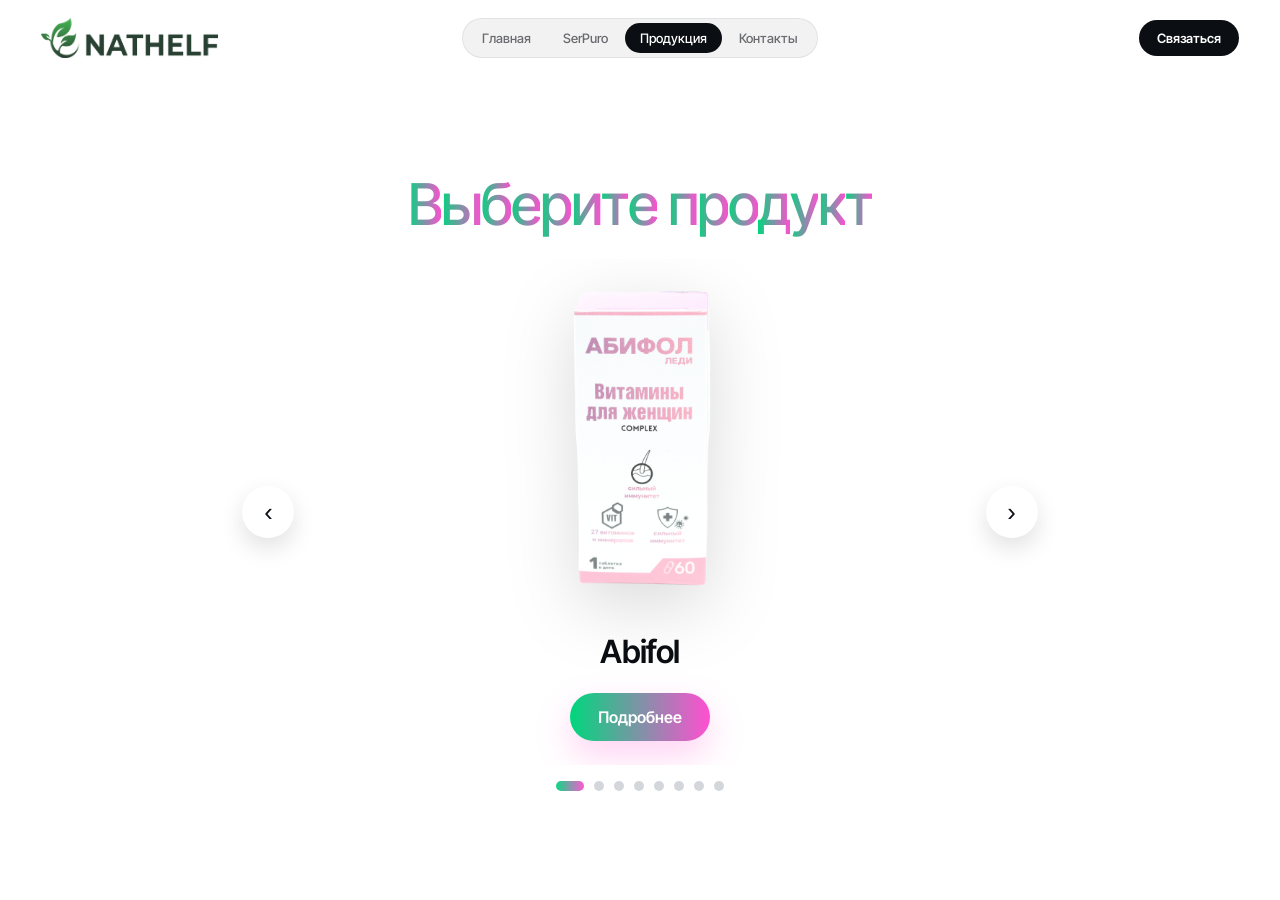
==== catalog.html @ a307ed7c "Rebuild homepage as a motion site; move catalog to its own page Homepage (index.html), modelled on t" ====
<!DOCTYPE html>
<html lang="ru">
<head>
<meta charset="UTF-8">
<meta name="viewport" content="width=device-width, initial-scale=1.0">
<title>Каталог | NATHELF</title>

<meta name="description" content="Каталог продукции NATHELF: Abifol, AgnaBella, Estabel, Bellafemina, Sefe, Natmasto, Serpuro, Justferton.">
<link rel="canonical" href="https://nathelf.uz/catalog.html">
<link rel="icon" href="/favicon.ico" sizes="any">
<link rel="icon" href="logo.png">

<link rel="preconnect" href="https://fonts.googleapis.com">
<link rel="preconnect" href="https://fonts.gstatic.com" crossorigin>
<link href="https://fonts.googleapis.com/css2?family=Inter+Tight:wght@400;500;600;700&display=swap" rel="stylesheet">

<style>
:root{
--ink:#0b0f14;
--ease:cubic-bezier(.22,1,.36,1);
--gutter:3.2vw;
}
*{margin:0;padding:0;box-sizing:border-box}
body{
font-family:'Inter Tight',system-ui,-apple-system,'Segoe UI',Roboto,Arial,sans-serif;
background:#fff;
color:var(--ink);
overflow-x:hidden;
-webkit-font-smoothing:antialiased;
transition:background-color .6s ease;
}
img{display:block;max-width:100%}

/* ---------- Navigation (light) ---------- */
.nav{
position:fixed;top:0;left:0;right:0;z-index:50;
display:flex;align-items:center;justify-content:space-between;
padding:18px var(--gutter);
}
.nav-logo img{height:40px;width:auto}
.nav-pill{
position:absolute;left:50%;transform:translateX(-50%);
display:flex;gap:2px;padding:4px;border-radius:999px;
background:rgba(11,15,20,.05);
border:1px solid rgba(11,15,20,.07);
-webkit-backdrop-filter:blur(14px);backdrop-filter:blur(14px);
}
.nav-pill a{
font-size:13px;font-weight:500;text-decoration:none;
padding:7px 15px;border-radius:999px;
color:rgba(11,15,20,.6);
transition:color .3s,background .3s;
}
.nav-pill a:hover{color:var(--ink)}
.nav-pill a.is-active{background:var(--ink);color:#fff}
.nav-cta{
font-size:13px;font-weight:600;text-decoration:none;
padding:10px 18px;border-radius:999px;
background:var(--ink);color:#fff;
transition:transform .35s var(--ease);
}
.nav-cta:hover{transform:translateY(-1px)}

/* ---------- Title ---------- */
.char{display:inline-block;will-change:transform,opacity}
.gradient{
background:linear-gradient(90deg,#00d67d,#ff4fd1,#00d67d);
background-size:200% auto;
-webkit-background-clip:text;background-clip:text;
-webkit-text-fill-color:transparent;
animation:shimmer 6s linear infinite;
}
.gradient .char{
background-image:linear-gradient(90deg,#00d67d,#ff4fd1,#00d67d);background-size:200% auto;
-webkit-background-clip:text;background-clip:text;-webkit-text-fill-color:transparent;
animation:shimmer 6s linear infinite;
}
@keyframes shimmer{to{background-position:-200% center}}
.section-title{
text-align:center;
font-size:clamp(2.2rem,4.5vw,3.6rem);
font-weight:500;letter-spacing:-.035em;
margin-bottom:20px;perspective:600px;
}

/* ---------- Product carousel ---------- */
.btn{
display:inline-block;padding:14px 28px;border-radius:50px;
text-decoration:none;color:#fff;font-weight:600;
background:linear-gradient(90deg,#00d67d,#ff4fd1);
box-shadow:0 15px 35px rgba(255,79,209,.25);
transition:transform .3s ease,box-shadow .3s ease;
}
.btn:hover{transform:translateY(-4px) scale(1.03);box-shadow:0 20px 45px rgba(255,79,209,.4)}
.carousel-section{
min-height:100vh;min-height:100svh;
padding:100px 0 40px;overflow:hidden;
display:flex;flex-direction:column;
}
/* auto margins center the block but collapse to 0 instead of pushing it under the nav on short screens */
.catalog-inner{margin:auto 0;width:100%}
.carousel{
position:relative;display:flex;align-items:center;gap:16px;
width:100%;max-width:1000px;margin:0 auto;padding:0 8%;
}
.car-viewport{overflow:hidden;width:100%;border-radius:40px}
.car-track{display:flex;transition:transform .6s cubic-bezier(.65,0,.35,1)}
.car-slide{
flex:0 0 100%;
display:flex;flex-direction:column;align-items:center;
text-align:center;padding:24px 20px;
}
.car-slide img{
width:100%;max-width:280px;height:clamp(220px,36vh,360px);
object-fit:contain;margin-bottom:25px;
filter:drop-shadow(0 20px 35px rgba(0,0,0,.15));
transition:transform .4s ease;
}
.car-slide:hover img{transform:scale(1.05) translateY(-6px)}
.car-slide h3{font-size:2rem;font-weight:600;letter-spacing:-.02em;margin-bottom:22px}
.car-arrow{
flex:0 0 auto;width:52px;height:52px;border-radius:50%;
border:none;background:#fff;color:var(--ink);
box-shadow:0 10px 25px rgba(0,0,0,.12);
font-size:1.6rem;cursor:pointer;
display:flex;align-items:center;justify-content:center;
z-index:2;transition:transform .3s ease,box-shadow .3s ease;
}
.car-arrow:hover{transform:scale(1.1);box-shadow:0 15px 35px rgba(0,0,0,.18)}
.car-dots{display:flex;justify-content:center;gap:10px;margin-top:16px}
.car-dot{
width:10px;height:10px;border-radius:50%;
background:#d1d5db;border:none;cursor:pointer;
transition:.3s;padding:0;
}
.car-dot.active{background:linear-gradient(90deg,#00d67d,#ff4fd1);width:28px;border-radius:6px}

@media(max-width:760px){
:root{--gutter:5vw}
.nav-pill{display:none}
.nav-logo img{height:32px}
.car-arrow{width:40px;height:40px;font-size:1.2rem}
.car-slide{padding:20px 10px}
}
@media(prefers-reduced-motion:reduce){
*{animation-duration:.01ms!important;animation-iteration-count:1!important;transition-duration:.01ms!important}
}
</style>
</head>

<body>

<header class="nav">
<a class="nav-logo" href="index.html" aria-label="NATHELF — на главную"><img src="logo.png" alt="NATHELF"></a>
<nav class="nav-pill" aria-label="Основное меню">
<a href="index.html">Главная</a>
<a href="index.html#serpuro">SerPuro</a>
<a href="catalog.html" class="is-active" aria-current="page">Продукция</a>
<a href="index.html#contact">Контакты</a>
</nav>
<a class="nav-cta" href="index.html#contact">Связаться</a>
</header>

<main id="catalog" class="carousel-section">
<div class="catalog-inner">
<h1 class="section-title gradient kinetic">Выберите продукт</h1>

<div class="carousel">
<button class="car-arrow car-prev" aria-label="Предыдущий">‹</button>
<div class="car-viewport">
<div class="car-track" id="carTrack">

<div class="car-slide" data-color="#ffe1ee">
<a href="product1.html"><img src="abifol.png" alt="Abifol"></a>
<h3>Abifol</h3>
<a href="product1.html" class="btn">Подробнее</a>
</div>

<div class="car-slide" data-color="#f6e0ff">
<a href="product2.html"><img src="agnabella.png" alt="AgnaBella"></a>
<h3>AgnaBella</h3>
<a href="product2.html" class="btn">Подробнее</a>
</div>

<div class="car-slide" data-color="#ece0ff">
<a href="product3.html"><img src="estabel.png" alt="Estabel"></a>
<h3>Estabel</h3>
<a href="product3.html" class="btn">Подробнее</a>
</div>

<div class="car-slide" data-color="#e3e6ff">
<a href="product4.html"><img src="bellafemina.png" alt="Bellafemina"></a>
<h3>Bellafemina</h3>
<a href="product4.html" class="btn">Подробнее</a>
</div>

<div class="car-slide" data-color="#dcf7e7">
<a href="product5.html"><img src="sefe.png" alt="Sefe"></a>
<h3>Sefe</h3>
<a href="product5.html" class="btn">Подробнее</a>
</div>

<div class="car-slide" data-color="#dbf5f0">
<a href="product6.html"><img src="natmasto.png" alt="Natmasto"></a>
<h3>Natmasto</h3>
<a href="product6.html" class="btn">Подробнее</a>
</div>

<div class="car-slide" data-color="#ede0ff">
<a href="product7.html"><img src="serpuro.png" alt="Serpuro"></a>
<h3>Serpuro</h3>
<a href="product7.html" class="btn">Подробнее</a>
</div>

<div class="car-slide" data-color="#dde9ff">
<a href="product8.html"><img src="justferton.png" alt="Justferton"></a>
<h3>Justferton</h3>
<a href="product8.html" class="btn">Подробнее</a>
</div>

</div>
</div>
<button class="car-arrow car-next" aria-label="Следующий">›</button>
</div>

<div class="car-dots" id="carDots"></div>
</div>
</main>

<script src="https://cdnjs.cloudflare.com/ajax/libs/gsap/3.12.5/gsap.min.js"></script>

<script>
// Product carousel: navigating also tints the page background to the product's color.
(function(){
  const track=document.getElementById('carTrack');
  const dotsWrap=document.getElementById('carDots');
  const slides=Array.from(track.children);
  let carIndex=0;
  slides.forEach((_,i)=>{
    const dot=document.createElement('button');
    dot.className='car-dot'+(i===0?' active':'');
    dot.setAttribute('aria-label','Слайд '+(i+1));
    dot.addEventListener('click',()=>goToSlide(i));
    dotsWrap.appendChild(dot);
  });
  function goToSlide(i){
    carIndex=(i+slides.length)%slides.length;
    track.style.transform='translateX(-'+(carIndex*100)+'%)';
    dotsWrap.querySelectorAll('.car-dot').forEach((d,di)=>d.classList.toggle('active',di===carIndex));
    const color=slides[carIndex].dataset.color;
    if(color) document.body.style.backgroundColor=color;
  }
  document.querySelector('.car-prev').addEventListener('click',()=>goToSlide(carIndex-1));
  document.querySelector('.car-next').addEventListener('click',()=>goToSlide(carIndex+1));
})();

// Title assembles letter by letter (grouped per word so words never break mid-word).
if(window.gsap && !matchMedia('(prefers-reduced-motion: reduce)').matches){
  const title=document.querySelector('.kinetic');
  const text=title.textContent;
  title.textContent='';
  title.setAttribute('aria-label',text);
  text.split(' ').forEach((word,wi,words)=>{
    const wordSpan=document.createElement('span');
    wordSpan.style.display='inline-block';
    wordSpan.style.whiteSpace='nowrap';
    [...word].forEach(ch=>{
      const span=document.createElement('span');
      span.className='char';
      span.textContent=ch;
      wordSpan.appendChild(span);
    });
    title.appendChild(wordSpan);
    if(wi<words.length-1) title.appendChild(document.createTextNode(' '));
  });
  gsap.timeline({delay:.1})
    .from('.nav',{y:-30,opacity:0,duration:.9,ease:'expo.out'},0)
    .from(title.querySelectorAll('.char'),{
      y:50,opacity:0,rotateX:-90,transformOrigin:'50% 100%',
      duration:.6,ease:'back.out(1.6)',stagger:.02
    },.1)
    .from('.carousel',{y:60,opacity:0,duration:.8,ease:'power3.out'},.3)
    .from('.car-dots',{opacity:0,duration:.6},.6);
}
</script>

</body>
</html>
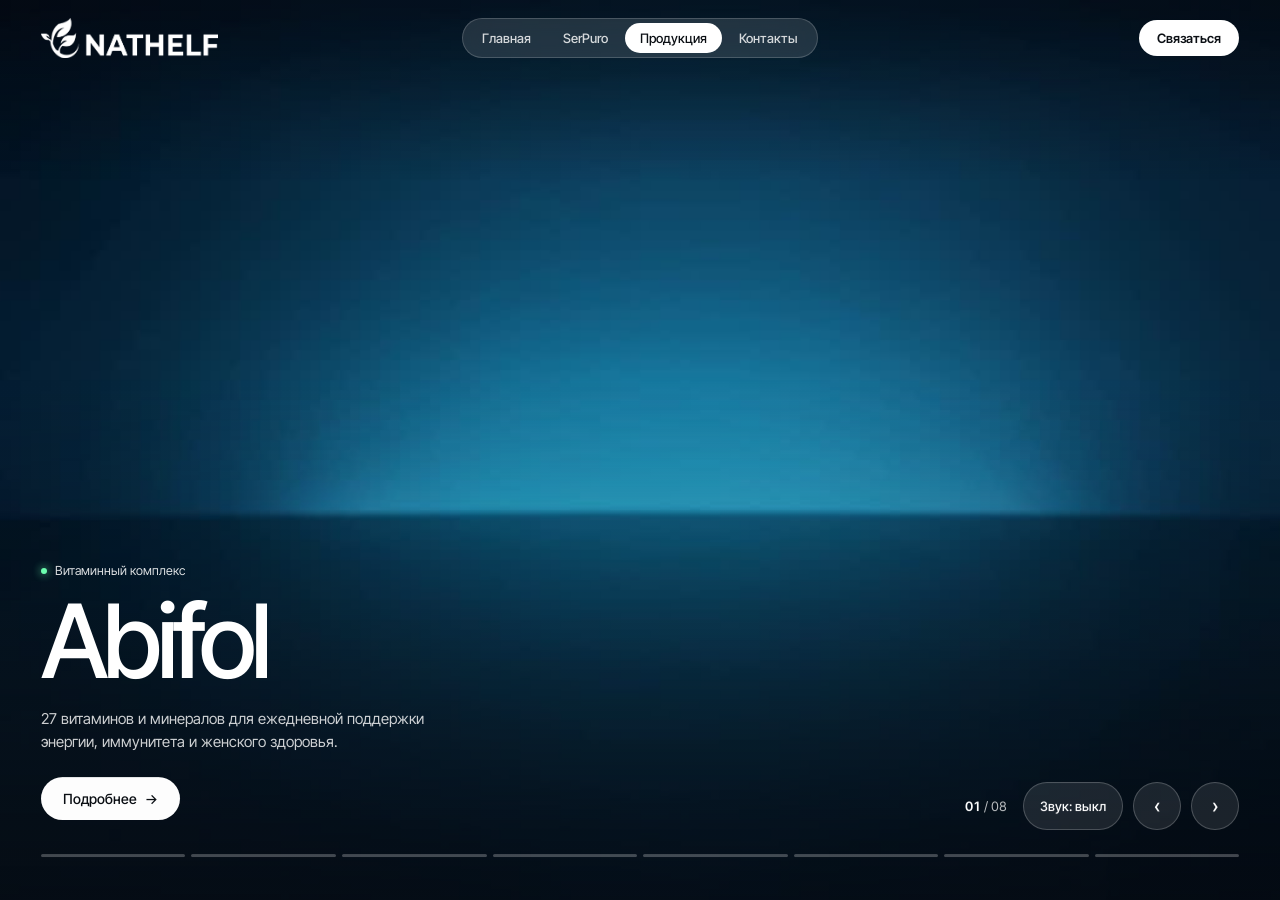
==== commit 9ceb1aa6: "Turn the catalog into a full-screen product video reel catalog.html no longer shows PNG packshots. E" ====
--- a/catalog.html
+++ b/catalog.html
@@ -5,7 +5,7 @@
 <meta name="viewport" content="width=device-width, initial-scale=1.0">
 <title>Каталог | NATHELF</title>
 
-<meta name="description" content="Каталог продукции NATHELF: Abifol, AgnaBella, Estabel, Bellafemina, Sefe, Natmasto, Serpuro, Justferton.">
+<meta name="description" content="Каталог продукции NATHELF: Abifol, AgnaBella, Estabel, Bellafemina, Sefe, Natmasto, SerPuro, Justferton.">
 <link rel="canonical" href="https://nathelf.uz/catalog.html">
 <link rel="icon" href="/favicon.ico" sizes="any">
 <link rel="icon" href="logo.png">
@@ -21,129 +21,136 @@
 --gutter:3.2vw;
 }
 *{margin:0;padding:0;box-sizing:border-box}
+html,body{height:100%;overflow:hidden;background:#05080f}
 body{
 font-family:'Inter Tight',system-ui,-apple-system,'Segoe UI',Roboto,Arial,sans-serif;
-background:#fff;
-color:var(--ink);
-overflow-x:hidden;
--webkit-font-smoothing:antialiased;
-transition:background-color .6s ease;
-}
-img{display:block;max-width:100%}
-
-/* ---------- Navigation (light) ---------- */
+color:#fff;-webkit-font-smoothing:antialiased;
+}
+img,video{display:block;max-width:100%}
+.visually-hidden{position:absolute;width:1px;height:1px;overflow:hidden;clip:rect(0 0 0 0);white-space:nowrap}
+
+/* ---------- Navigation (dark) ---------- */
 .nav{
 position:fixed;top:0;left:0;right:0;z-index:50;
 display:flex;align-items:center;justify-content:space-between;
 padding:18px var(--gutter);
 }
-.nav-logo img{height:40px;width:auto}
+.nav-logo img{height:40px;width:auto;filter:brightness(0) invert(1)}
 .nav-pill{
 position:absolute;left:50%;transform:translateX(-50%);
 display:flex;gap:2px;padding:4px;border-radius:999px;
-background:rgba(11,15,20,.05);
-border:1px solid rgba(11,15,20,.07);
+background:rgba(255,255,255,.12);border:1px solid rgba(255,255,255,.18);
 -webkit-backdrop-filter:blur(14px);backdrop-filter:blur(14px);
 }
 .nav-pill a{
 font-size:13px;font-weight:500;text-decoration:none;
-padding:7px 15px;border-radius:999px;
-color:rgba(11,15,20,.6);
+padding:7px 15px;border-radius:999px;color:rgba(255,255,255,.82);
 transition:color .3s,background .3s;
 }
-.nav-pill a:hover{color:var(--ink)}
-.nav-pill a.is-active{background:var(--ink);color:#fff}
+.nav-pill a:hover{color:#fff}
+.nav-pill a.is-active{background:#fff;color:var(--ink)}
 .nav-cta{
 font-size:13px;font-weight:600;text-decoration:none;
-padding:10px 18px;border-radius:999px;
-background:var(--ink);color:#fff;
+padding:10px 18px;border-radius:999px;background:#fff;color:var(--ink);
 transition:transform .35s var(--ease);
 }
 .nav-cta:hover{transform:translateY(-1px)}
 
-/* ---------- Title ---------- */
-.char{display:inline-block;will-change:transform,opacity}
-.gradient{
-background:linear-gradient(90deg,#00d67d,#ff4fd1,#00d67d);
-background-size:200% auto;
--webkit-background-clip:text;background-clip:text;
--webkit-text-fill-color:transparent;
-animation:shimmer 6s linear infinite;
-}
-.gradient .char{
-background-image:linear-gradient(90deg,#00d67d,#ff4fd1,#00d67d);background-size:200% auto;
--webkit-background-clip:text;background-clip:text;-webkit-text-fill-color:transparent;
-animation:shimmer 6s linear infinite;
-}
-@keyframes shimmer{to{background-position:-200% center}}
-.section-title{
-text-align:center;
-font-size:clamp(2.2rem,4.5vw,3.6rem);
-font-weight:500;letter-spacing:-.035em;
-margin-bottom:20px;perspective:600px;
-}
-
-/* ---------- Product carousel ---------- */
-.btn{
-display:inline-block;padding:14px 28px;border-radius:50px;
-text-decoration:none;color:#fff;font-weight:600;
-background:linear-gradient(90deg,#00d67d,#ff4fd1);
-box-shadow:0 15px 35px rgba(255,79,209,.25);
-transition:transform .3s ease,box-shadow .3s ease;
-}
-.btn:hover{transform:translateY(-4px) scale(1.03);box-shadow:0 20px 45px rgba(255,79,209,.4)}
-.carousel-section{
-min-height:100vh;min-height:100svh;
-padding:100px 0 40px;overflow:hidden;
-display:flex;flex-direction:column;
-}
-/* auto margins center the block but collapse to 0 instead of pushing it under the nav on short screens */
-.catalog-inner{margin:auto 0;width:100%}
-.carousel{
-position:relative;display:flex;align-items:center;gap:16px;
-width:100%;max-width:1000px;margin:0 auto;padding:0 8%;
-}
-.car-viewport{overflow:hidden;width:100%;border-radius:40px}
-.car-track{display:flex;transition:transform .6s cubic-bezier(.65,0,.35,1)}
-.car-slide{
-flex:0 0 100%;
-display:flex;flex-direction:column;align-items:center;
-text-align:center;padding:24px 20px;
-}
-.car-slide img{
-width:100%;max-width:280px;height:clamp(220px,36vh,360px);
-object-fit:contain;margin-bottom:25px;
-filter:drop-shadow(0 20px 35px rgba(0,0,0,.15));
-transition:transform .4s ease;
-}
-.car-slide:hover img{transform:scale(1.05) translateY(-6px)}
-.car-slide h3{font-size:2rem;font-weight:600;letter-spacing:-.02em;margin-bottom:22px}
-.car-arrow{
-flex:0 0 auto;width:52px;height:52px;border-radius:50%;
-border:none;background:#fff;color:var(--ink);
-box-shadow:0 10px 25px rgba(0,0,0,.12);
-font-size:1.6rem;cursor:pointer;
-display:flex;align-items:center;justify-content:center;
-z-index:2;transition:transform .3s ease,box-shadow .3s ease;
-}
-.car-arrow:hover{transform:scale(1.1);box-shadow:0 15px 35px rgba(0,0,0,.18)}
-.car-dots{display:flex;justify-content:center;gap:10px;margin-top:16px}
-.car-dot{
-width:10px;height:10px;border-radius:50%;
-background:#d1d5db;border:none;cursor:pointer;
-transition:.3s;padding:0;
-}
-.car-dot.active{background:linear-gradient(90deg,#00d67d,#ff4fd1);width:28px;border-radius:6px}
+/* ---------- Reel ---------- */
+.reel{position:relative;height:100vh;height:100svh;overflow:hidden;background:#05080f}
+.slide{position:absolute;inset:0;visibility:hidden;overflow:hidden}
+.slide.is-active{visibility:visible;z-index:1}
+.slide video{
+position:absolute;inset:0;width:100%;height:100%;
+object-fit:cover;will-change:transform;
+}
+.slide-shade{
+position:absolute;inset:0;pointer-events:none;
+background:
+linear-gradient(to bottom,rgba(5,8,15,.5) 0%,rgba(5,8,15,0) 20%),
+linear-gradient(to top,rgba(5,8,15,.72) 0%,rgba(5,8,15,.22) 36%,rgba(5,8,15,0) 58%);
+}
+.slide-copy{
+position:absolute;left:var(--gutter);bottom:calc(4vh + 44px);z-index:2;
+max-width:min(620px,60vw);
+}
+.badge{
+display:inline-flex;align-items:center;gap:8px;
+font-size:12.5px;color:rgba(255,255,255,.85);margin-bottom:16px;
+}
+.dot{width:6px;height:6px;border-radius:50%;background:#6dffb0;box-shadow:0 0 10px #6dffb0}
+.slide-title{
+font-weight:500;font-size:clamp(3rem,8vw,8rem);
+line-height:.92;letter-spacing:-.05em;
+}
+.ln{display:block;overflow:hidden;padding-bottom:.1em;margin-bottom:-.1em}
+.ln>span{display:inline-block}
+.slide-text{margin-top:18px;max-width:440px;font-size:15px;line-height:1.55;color:rgba(255,255,255,.8)}
+.slide-actions{margin-top:24px}
+.btn-white{
+display:inline-flex;align-items:center;gap:8px;
+padding:13px 22px;border-radius:999px;background:#fff;color:var(--ink);
+font-size:14px;font-weight:500;text-decoration:none;
+transition:transform .35s var(--ease),box-shadow .35s;
+}
+.btn-white:hover{transform:translateY(-2px);box-shadow:0 12px 30px rgba(255,255,255,.18)}
+
+/* ---------- Reel controls ---------- */
+.reel-bars{
+position:absolute;left:var(--gutter);right:var(--gutter);bottom:4vh;z-index:3;
+display:flex;gap:6px;
+}
+.reel-bar{
+flex:1;height:18px;padding:0;border:none;background:none;cursor:pointer;
+display:flex;align-items:center;
+}
+.reel-bar i{display:block;width:100%;height:3px;border-radius:3px;background:rgba(255,255,255,.25);overflow:hidden}
+.reel-bar b{display:block;width:100%;height:100%;background:#fff;transform-origin:left;transform:scaleX(0)}
+.reel-bar:hover i{background:rgba(255,255,255,.4)}
+.reel-controls{
+position:absolute;right:var(--gutter);bottom:calc(4vh + 34px);z-index:3;
+display:flex;align-items:center;gap:10px;
+}
+.reel-count{font-size:13px;font-variant-numeric:tabular-nums;color:rgba(255,255,255,.75);margin-right:6px}
+.reel-count strong{color:#fff;font-weight:600}
+.glass-btn{
+height:48px;border-radius:999px;border:1px solid rgba(255,255,255,.22);
+background:rgba(255,255,255,.1);color:#fff;cursor:pointer;
+-webkit-backdrop-filter:blur(12px);backdrop-filter:blur(12px);
+font-family:inherit;font-size:13px;font-weight:500;
+display:inline-flex;align-items:center;justify-content:center;gap:8px;
+transition:background .3s,transform .35s var(--ease);
+}
+.glass-btn:hover{background:rgba(255,255,255,.2)}
+.reel-arrow{width:48px;font-size:20px}
+.reel-arrow:hover{transform:scale(1.06)}
+.reel-sound{padding:0 16px}
+
+/* ---------- Cursor follower ---------- */
+.cursor{
+position:fixed;left:0;top:0;z-index:120;
+width:34px;height:34px;margin:-17px 0 0 -17px;
+border-radius:50%;border:1px solid rgba(255,255,255,.85);
+pointer-events:none;mix-blend-mode:difference;opacity:0;
+transition:width .3s var(--ease),height .3s var(--ease),margin .3s var(--ease),background .3s,opacity .3s;
+}
+.cursor.is-hover{width:62px;height:62px;margin:-31px 0 0 -31px;background:rgba(255,255,255,.9)}
+@media (hover:none),(pointer:coarse){.cursor{display:none}}
 
 @media(max-width:760px){
 :root{--gutter:5vw}
 .nav-pill{display:none}
 .nav-logo img{height:32px}
-.car-arrow{width:40px;height:40px;font-size:1.2rem}
-.car-slide{padding:20px 10px}
+.slide-copy{bottom:calc(4vh + 100px);right:var(--gutter);max-width:none}
+.slide-title{font-size:clamp(2.8rem,15vw,4.6rem)}
+.slide-text{font-size:14px}
+.reel-controls{left:var(--gutter);bottom:calc(4vh + 30px)}
+.reel-count{margin-right:auto}
+.glass-btn{height:44px}
+.reel-arrow{width:44px}
 }
 @media(prefers-reduced-motion:reduce){
-*{animation-duration:.01ms!important;animation-iteration-count:1!important;transition-duration:.01ms!important}
+*{animation-duration:.01ms!important;transition-duration:.01ms!important}
 }
 </style>
 </head>
@@ -161,127 +168,271 @@
 <a class="nav-cta" href="index.html#contact">Связаться</a>
 </header>
 
-<main id="catalog" class="carousel-section">
-<div class="catalog-inner">
-<h1 class="section-title gradient kinetic">Выберите продукт</h1>
-
-<div class="carousel">
-<button class="car-arrow car-prev" aria-label="Предыдущий">‹</button>
-<div class="car-viewport">
-<div class="car-track" id="carTrack">
-
-<div class="car-slide" data-color="#ffe1ee">
-<a href="product1.html"><img src="abifol.png" alt="Abifol"></a>
-<h3>Abifol</h3>
-<a href="product1.html" class="btn">Подробнее</a>
-</div>
-
-<div class="car-slide" data-color="#f6e0ff">
-<a href="product2.html"><img src="agnabella.png" alt="AgnaBella"></a>
-<h3>AgnaBella</h3>
-<a href="product2.html" class="btn">Подробнее</a>
-</div>
-
-<div class="car-slide" data-color="#ece0ff">
-<a href="product3.html"><img src="estabel.png" alt="Estabel"></a>
-<h3>Estabel</h3>
-<a href="product3.html" class="btn">Подробнее</a>
-</div>
-
-<div class="car-slide" data-color="#e3e6ff">
-<a href="product4.html"><img src="bellafemina.png" alt="Bellafemina"></a>
-<h3>Bellafemina</h3>
-<a href="product4.html" class="btn">Подробнее</a>
-</div>
-
-<div class="car-slide" data-color="#dcf7e7">
-<a href="product5.html"><img src="sefe.png" alt="Sefe"></a>
-<h3>Sefe</h3>
-<a href="product5.html" class="btn">Подробнее</a>
-</div>
-
-<div class="car-slide" data-color="#dbf5f0">
-<a href="product6.html"><img src="natmasto.png" alt="Natmasto"></a>
-<h3>Natmasto</h3>
-<a href="product6.html" class="btn">Подробнее</a>
-</div>
-
-<div class="car-slide" data-color="#ede0ff">
-<a href="product7.html"><img src="serpuro.png" alt="Serpuro"></a>
-<h3>Serpuro</h3>
-<a href="product7.html" class="btn">Подробнее</a>
-</div>
-
-<div class="car-slide" data-color="#dde9ff">
-<a href="product8.html"><img src="justferton.png" alt="Justferton"></a>
-<h3>Justferton</h3>
-<a href="product8.html" class="btn">Подробнее</a>
-</div>
-
-</div>
-</div>
-<button class="car-arrow car-next" aria-label="Следующий">›</button>
-</div>
-
-<div class="car-dots" id="carDots"></div>
-</div>
+<main class="reel" aria-roledescription="carousel" aria-label="Каталог продукции NATHELF">
+<h1 class="visually-hidden">Каталог продукции NATHELF</h1>
+
+<article class="slide is-active" id="abifol" data-video="media/catalog/abifol.mp4" data-poster="media/catalog/abifol.jpg" aria-roledescription="slide" aria-label="1 из 8">
+<video muted playsinline preload="none"></video>
+<div class="slide-shade"></div>
+<div class="slide-copy">
+<p class="badge"><span class="dot"></span>Витаминный комплекс</p>
+<h2 class="slide-title"><span class="ln"><span>Abifol</span></span></h2>
+<p class="slide-text">27 витаминов и минералов для ежедневной поддержки энергии, иммунитета и женского здоровья.</p>
+<div class="slide-actions"><a class="btn-white" href="product1.html">Подробнее <span aria-hidden="true">→</span></a></div>
+</div>
+</article>
+
+<article class="slide" id="agnabella" data-video="media/catalog/agnabella.mp4" data-poster="media/catalog/agnabella.jpg" aria-roledescription="slide" aria-label="2 из 8">
+<video muted playsinline preload="none"></video>
+<div class="slide-shade"></div>
+<div class="slide-copy">
+<p class="badge"><span class="dot"></span>Vitex Agnus castus 20 мг</p>
+<h2 class="slide-title"><span class="ln"><span>AgnaBella</span></span></h2>
+<p class="slide-text">Экстракт витекса для гормонального баланса, регулярного цикла и здоровья молочной железы.</p>
+<div class="slide-actions"><a class="btn-white" href="product2.html">Подробнее <span aria-hidden="true">→</span></a></div>
+</div>
+</article>
+
+<article class="slide" id="estabel" data-video="media/catalog/estabel.mp4" data-poster="media/catalog/estabel.jpg" aria-roledescription="slide" aria-label="3 из 8">
+<video muted playsinline preload="none"></video>
+<div class="slide-shade"></div>
+<div class="slide-copy">
+<p class="badge"><span class="dot"></span>Indole-3-Carbinol 200 мг</p>
+<h2 class="slide-title"><span class="ln"><span>Estabel</span></span></h2>
+<p class="slide-text">Поддержка функций репродуктивной системы и здоровья молочной железы.</p>
+<div class="slide-actions"><a class="btn-white" href="product3.html">Подробнее <span aria-hidden="true">→</span></a></div>
+</div>
+</article>
+
+<article class="slide" id="bellafemina" data-video="media/catalog/bellafemina.mp4" data-poster="media/catalog/bellafemina.jpg" aria-roledescription="slide" aria-label="4 из 8">
+<video muted playsinline preload="none"></video>
+<div class="slide-shade"></div>
+<div class="slide-copy">
+<p class="badge"><span class="dot"></span>Vitex Agnus castus 20 мг</p>
+<h2 class="slide-title"><span class="ln"><span>Bellafemina</span></span></h2>
+<p class="slide-text">Регулярный менструальный цикл, поддержка при предменструальном синдроме и гормональный баланс.</p>
+<div class="slide-actions"><a class="btn-white" href="product4.html">Подробнее <span aria-hidden="true">→</span></a></div>
+</div>
+</article>
+
+<article class="slide" id="sefe" data-video="media/catalog/sefe.mp4" data-poster="media/catalog/sefe.jpg" aria-roledescription="slide" aria-label="5 из 8">
+<video muted playsinline preload="none"></video>
+<div class="slide-shade"></div>
+<div class="slide-copy">
+<p class="badge"><span class="dot"></span>Vitamin E + Selen</p>
+<h2 class="slide-title"><span class="ln"><span>Sefe</span></span></h2>
+<p class="slide-text">Антиоксидантная защита клеток, поддержка иммунитета и здоровья щитовидной железы.</p>
+<div class="slide-actions"><a class="btn-white" href="product5.html">Подробнее <span aria-hidden="true">→</span></a></div>
+</div>
+</article>
+
+<article class="slide" id="natmasto" data-video="media/catalog/natmasto.mp4" data-poster="media/catalog/natmasto.jpg" aria-roledescription="slide" aria-label="6 из 8">
+<video muted playsinline preload="none"></video>
+<div class="slide-shade"></div>
+<div class="slide-copy">
+<p class="badge"><span class="dot"></span>Мазь, 60 г</p>
+<h2 class="slide-title"><span class="ln"><span>Natmasto</span></span></h2>
+<p class="slide-text">Мазь на растительной основе для области молочных желёз, профилактика мастопатии.</p>
+<div class="slide-actions"><a class="btn-white" href="product6.html">Подробнее <span aria-hidden="true">→</span></a></div>
+</div>
+</article>
+
+<article class="slide" id="serpuro" data-video="media/catalog/serpuro.mp4" data-poster="media/catalog/serpuro.jpg" aria-roledescription="slide" aria-label="7 из 8">
+<video muted playsinline preload="none"></video>
+<div class="slide-shade"></div>
+<div class="slide-copy">
+<p class="badge"><span class="dot"></span>Протеолитический фермент</p>
+<h2 class="slide-title"><span class="ln"><span>SerPuro</span></span></h2>
+<p class="slide-text">Комплексная поддержка при фиброзно-кистозной мастопатии.</p>
+<div class="slide-actions"><a class="btn-white" href="product7.html">Подробнее <span aria-hidden="true">→</span></a></div>
+</div>
+</article>
+
+<article class="slide" id="justferton" data-video="media/catalog/justferton.mp4" data-poster="media/catalog/justferton.jpg" aria-roledescription="slide" aria-label="8 из 8">
+<video muted playsinline preload="none"></video>
+<div class="slide-shade"></div>
+<div class="slide-copy">
+<p class="badge"><span class="dot"></span>Myo-Inositol 500 мг</p>
+<h2 class="slide-title"><span class="ln"><span>Justferton</span></span></h2>
+<p class="slide-text">Поддержка гормонального баланса, репродуктивного здоровья и контроль аппетита.</p>
+<div class="slide-actions"><a class="btn-white" href="product8.html">Подробнее <span aria-hidden="true">→</span></a></div>
+</div>
+</article>
+
+<div class="reel-controls">
+<p class="reel-count" aria-live="polite"><strong id="reelIndex">01</strong> / 08</p>
+<button type="button" class="glass-btn reel-sound" id="reelSound" aria-pressed="false">Звук: выкл</button>
+<button type="button" class="glass-btn reel-arrow" id="reelPrev" aria-label="Предыдущий продукт">‹</button>
+<button type="button" class="glass-btn reel-arrow" id="reelNext" aria-label="Следующий продукт">›</button>
+</div>
+<div class="reel-bars" id="reelBars"></div>
 </main>
 
+<div class="cursor" aria-hidden="true"></div>
+
 <script src="https://cdnjs.cloudflare.com/ajax/libs/gsap/3.12.5/gsap.min.js"></script>
 
 <script>
-// Product carousel: navigating also tints the page background to the product's color.
 (function(){
-  const track=document.getElementById('carTrack');
-  const dotsWrap=document.getElementById('carDots');
-  const slides=Array.from(track.children);
-  let carIndex=0;
-  slides.forEach((_,i)=>{
-    const dot=document.createElement('button');
-    dot.className='car-dot'+(i===0?' active':'');
-    dot.setAttribute('aria-label','Слайд '+(i+1));
-    dot.addEventListener('click',()=>goToSlide(i));
-    dotsWrap.appendChild(dot);
+  const slides=[...document.querySelectorAll('.slide')];
+  const barsWrap=document.getElementById('reelBars');
+  const indexEl=document.getElementById('reelIndex');
+  const soundBtn=document.getElementById('reelSound');
+  const animate=!!window.gsap && !matchMedia('(prefers-reduced-motion: reduce)').matches;
+  let current=0,busy=false,muted=true;
+
+  const bars=slides.map((s,i)=>{
+    const b=document.createElement('button');
+    b.type='button';
+    b.className='reel-bar';
+    b.setAttribute('aria-label',s.querySelector('.slide-title').textContent.trim());
+    b.innerHTML='<i><b></b></i>';
+    b.addEventListener('click',()=>go(i));
+    barsWrap.appendChild(b);
+    return b.querySelector('b');
   });
-  function goToSlide(i){
-    carIndex=(i+slides.length)%slides.length;
-    track.style.transform='translateX(-'+(carIndex*100)+'%)';
-    dotsWrap.querySelectorAll('.car-dot').forEach((d,di)=>d.classList.toggle('active',di===carIndex));
-    const color=slides[carIndex].dataset.color;
-    if(color) document.body.style.backgroundColor=color;
-  }
-  document.querySelector('.car-prev').addEventListener('click',()=>goToSlide(carIndex-1));
-  document.querySelector('.car-next').addEventListener('click',()=>goToSlide(carIndex+1));
+
+  // Only the active slide and its neighbours download their video.
+  function load(i){
+    const s=slides[(i+slides.length)%slides.length];
+    const v=s.querySelector('video');
+    if(!v.src){
+      v.poster=s.dataset.poster;
+      v.src=s.dataset.video;
+      v.preload='auto';
+    }
+    return v;
+  }
+  function warmNeighbours(i){load(i+1);load(i-1);}
+
+  function activeVideo(){return slides[current].querySelector('video');}
+  function playFromStart(i){
+    const v=load(i);
+    v.muted=muted;
+    v.currentTime=0;
+    // Browsers may refuse or defer play() while the tab is in the background; retry once it can play.
+    v.play().catch(()=>{
+      v.addEventListener('canplay',()=>{if(v===activeVideo()) v.play().catch(()=>{});},{once:true});
+    });
+  }
+  document.addEventListener('visibilitychange',()=>{
+    const v=activeVideo();
+    if(!document.hidden && v.paused && !v.ended) v.play().catch(()=>{});
+  });
+
+  function revealCopy(slide){
+    if(!animate) return;
+    gsap.timeline({defaults:{ease:'expo.out'}})
+      .fromTo(slide.querySelector('.slide-title .ln>span'),{yPercent:115},{yPercent:0,duration:1.1},.35)
+      .fromTo(slide.querySelectorAll('.badge,.slide-text,.slide-actions'),{opacity:0,y:18},{opacity:1,y:0,duration:.9,stagger:.08},.45);
+  }
+
+  function go(target,dir){
+    target=(target+slides.length)%slides.length;
+    if(busy || target===current) return;
+    if(dir===undefined) dir=target>current?1:-1;
+    const from=slides[current],to=slides[target];
+    const fromVideo=from.querySelector('video');
+    busy=true;
+    current=target;
+    indexEl.textContent=String(target+1).padStart(2,'0');
+    history.replaceState(null,'','#'+to.id);
+    playFromStart(target);
+    warmNeighbours(target);
+
+    const finish=()=>{
+      from.classList.remove('is-active');
+      gsap && gsap.set([from,fromVideo],{clearProps:'all'});
+      fromVideo.pause();
+      busy=false;
+    };
+    to.classList.add('is-active');
+    if(!animate){
+      from.classList.remove('is-active');
+      fromVideo.pause();
+      busy=false;
+      return;
+    }
+    // The incoming slide wipes across like a curtain while the outgoing one drifts away.
+    gsap.set(to,{zIndex:2});
+    gsap.set(from,{zIndex:1});
+    gsap.fromTo(to,
+      {clipPath:dir>0?'inset(0% 0% 0% 100%)':'inset(0% 100% 0% 0%)'},
+      {clipPath:'inset(0% 0% 0% 0%)',duration:1.1,ease:'expo.inOut',onComplete:()=>{gsap.set(to,{clearProps:'clipPath,zIndex'});finish();}});
+    gsap.fromTo(to.querySelector('video'),{scale:1.15},{scale:1,duration:1.6,ease:'expo.out'});
+    gsap.to(fromVideo,{xPercent:dir>0?-12:12,opacity:.5,duration:1.1,ease:'expo.inOut'});
+    revealCopy(to);
+  }
+
+  document.getElementById('reelNext').addEventListener('click',()=>go(current+1,1));
+  document.getElementById('reelPrev').addEventListener('click',()=>go(current-1,-1));
+  document.addEventListener('keydown',e=>{
+    if(e.key==='ArrowRight') go(current+1,1);
+    if(e.key==='ArrowLeft') go(current-1,-1);
+  });
+  let touchX=null;
+  document.addEventListener('touchstart',e=>{touchX=e.touches[0].clientX;},{passive:true});
+  document.addEventListener('touchend',e=>{
+    if(touchX===null) return;
+    const dx=e.changedTouches[0].clientX-touchX;
+    if(Math.abs(dx)>50) go(current+(dx<0?1:-1),dx<0?1:-1);
+    touchX=null;
+  },{passive:true});
+
+  soundBtn.addEventListener('click',()=>{
+    muted=!muted;
+    const v=activeVideo();
+    v.muted=muted;
+    if(!muted && v.paused) v.play().catch(()=>{});
+    soundBtn.textContent=muted?'Звук: выкл':'Звук: вкл';
+    soundBtn.setAttribute('aria-pressed',String(!muted));
+  });
+
+  // Progress bars: finished slides full, upcoming empty, the active one follows its video.
+  (function tick(){
+    const v=activeVideo();
+    bars.forEach((b,i)=>{
+      let p=i<current?1:0;
+      if(i===current) p=v.duration?Math.min(1,v.currentTime/v.duration):0;
+      b.style.transform='scaleX('+p+')';
+    });
+    requestAnimationFrame(tick);
+  })();
+
+  // Open the slide named in the URL hash (e.g. catalog.html#serpuro).
+  const fromHash=slides.findIndex(s=>'#'+s.id===location.hash);
+  if(fromHash>0){
+    slides[0].classList.remove('is-active');
+    slides[fromHash].classList.add('is-active');
+    current=fromHash;
+    indexEl.textContent=String(current+1).padStart(2,'0');
+  }
+  window.addEventListener('hashchange',()=>{
+    const i=slides.findIndex(s=>'#'+s.id===location.hash);
+    if(i>=0) go(i);
+  });
+  playFromStart(current);
+  warmNeighbours(current);
+
+  if(animate){
+    gsap.timeline({delay:.1})
+      .from('.nav',{y:-30,opacity:0,duration:.9,ease:'expo.out'},0)
+      .from('.reel-controls,.reel-bars',{opacity:0,y:20,duration:.9,ease:'expo.out',stagger:.08},.3);
+    revealCopy(slides[current]);
+
+    if(matchMedia('(hover:hover) and (pointer:fine)').matches){
+      const cursor=document.querySelector('.cursor');
+      const cx=gsap.quickTo(cursor,'x',{duration:.35,ease:'power3'});
+      const cy=gsap.quickTo(cursor,'y',{duration:.35,ease:'power3'});
+      window.addEventListener('mousemove',e=>{cx(e.clientX);cy(e.clientY);cursor.style.opacity=1;});
+      document.addEventListener('mouseleave',()=>{cursor.style.opacity=0;});
+      document.querySelectorAll('a,button').forEach(el=>{
+        el.addEventListener('mouseenter',()=>cursor.classList.add('is-hover'));
+        el.addEventListener('mouseleave',()=>cursor.classList.remove('is-hover'));
+      });
+    }
+  }
 })();
-
-// Title assembles letter by letter (grouped per word so words never break mid-word).
-if(window.gsap && !matchMedia('(prefers-reduced-motion: reduce)').matches){
-  const title=document.querySelector('.kinetic');
-  const text=title.textContent;
-  title.textContent='';
-  title.setAttribute('aria-label',text);
-  text.split(' ').forEach((word,wi,words)=>{
-    const wordSpan=document.createElement('span');
-    wordSpan.style.display='inline-block';
-    wordSpan.style.whiteSpace='nowrap';
-    [...word].forEach(ch=>{
-      const span=document.createElement('span');
-      span.className='char';
-      span.textContent=ch;
-      wordSpan.appendChild(span);
-    });
-    title.appendChild(wordSpan);
-    if(wi<words.length-1) title.appendChild(document.createTextNode(' '));
-  });
-  gsap.timeline({delay:.1})
-    .from('.nav',{y:-30,opacity:0,duration:.9,ease:'expo.out'},0)
-    .from(title.querySelectorAll('.char'),{
-      y:50,opacity:0,rotateX:-90,transformOrigin:'50% 100%',
-      duration:.6,ease:'back.out(1.6)',stagger:.02
-    },.1)
-    .from('.carousel',{y:60,opacity:0,duration:.8,ease:'power3.out'},.3)
-    .from('.car-dots',{opacity:0,duration:.6},.6);
-}
 </script>
 
 </body>
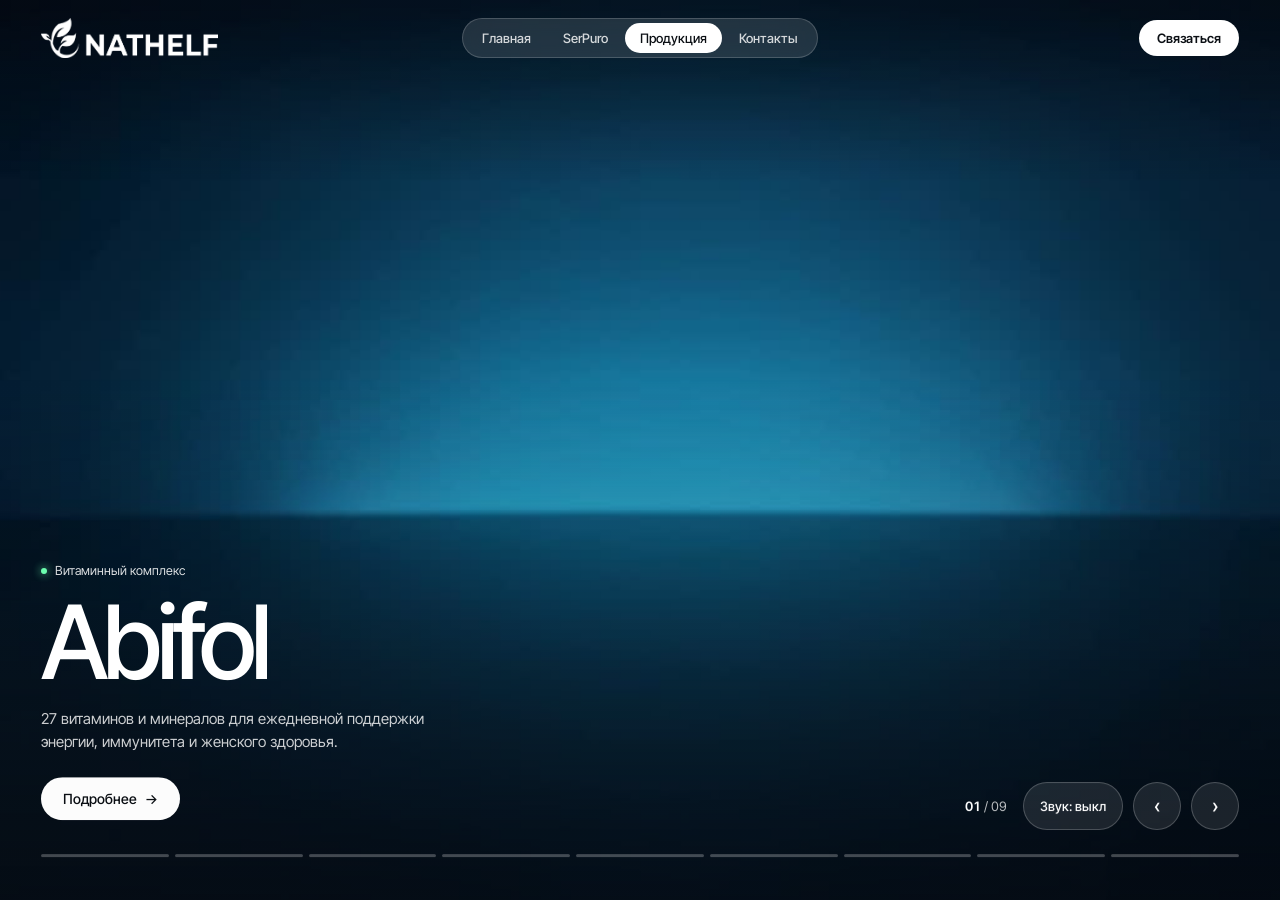
==== commit 0f5a31c5: "Add Evanora as the 9th product with a live 3D hero New product9.html for Evanora (Vitex Agnus castus" ====
--- a/catalog.html
+++ b/catalog.html
@@ -5,7 +5,7 @@
 <meta name="viewport" content="width=device-width, initial-scale=1.0">
 <title>Каталог | NATHELF</title>
 
-<meta name="description" content="Каталог продукции NATHELF: Abifol, AgnaBella, Estabel, Bellafemina, Sefe, Natmasto, SerPuro, Justferton.">
+<meta name="description" content="Каталог продукции NATHELF: Abifol, AgnaBella, Estabel, Bellafemina, Sefe, Natmasto, SerPuro, Justferton, Evanora.">
 <link rel="canonical" href="https://nathelf.uz/catalog.html">
 <link rel="icon" href="/favicon.ico" sizes="any">
 <link rel="icon" href="logo.png">
@@ -171,7 +171,7 @@
 <main class="reel" aria-roledescription="carousel" aria-label="Каталог продукции NATHELF">
 <h1 class="visually-hidden">Каталог продукции NATHELF</h1>
 
-<article class="slide is-active" id="abifol" data-video="media/catalog/abifol.mp4" data-poster="media/catalog/abifol.jpg" aria-roledescription="slide" aria-label="1 из 8">
+<article class="slide is-active" id="abifol" data-video="media/catalog/abifol.mp4" data-poster="media/catalog/abifol.jpg" aria-roledescription="slide" aria-label="1 из 9">
 <video muted playsinline preload="none"></video>
 <div class="slide-shade"></div>
 <div class="slide-copy">
@@ -182,7 +182,7 @@
 </div>
 </article>
 
-<article class="slide" id="agnabella" data-video="media/catalog/agnabella.mp4" data-poster="media/catalog/agnabella.jpg" aria-roledescription="slide" aria-label="2 из 8">
+<article class="slide" id="agnabella" data-video="media/catalog/agnabella.mp4" data-poster="media/catalog/agnabella.jpg" aria-roledescription="slide" aria-label="2 из 9">
 <video muted playsinline preload="none"></video>
 <div class="slide-shade"></div>
 <div class="slide-copy">
@@ -193,7 +193,7 @@
 </div>
 </article>
 
-<article class="slide" id="estabel" data-video="media/catalog/estabel.mp4" data-poster="media/catalog/estabel.jpg" aria-roledescription="slide" aria-label="3 из 8">
+<article class="slide" id="estabel" data-video="media/catalog/estabel.mp4" data-poster="media/catalog/estabel.jpg" aria-roledescription="slide" aria-label="3 из 9">
 <video muted playsinline preload="none"></video>
 <div class="slide-shade"></div>
 <div class="slide-copy">
@@ -204,7 +204,7 @@
 </div>
 </article>
 
-<article class="slide" id="bellafemina" data-video="media/catalog/bellafemina.mp4" data-poster="media/catalog/bellafemina.jpg" aria-roledescription="slide" aria-label="4 из 8">
+<article class="slide" id="bellafemina" data-video="media/catalog/bellafemina.mp4" data-poster="media/catalog/bellafemina.jpg" aria-roledescription="slide" aria-label="4 из 9">
 <video muted playsinline preload="none"></video>
 <div class="slide-shade"></div>
 <div class="slide-copy">
@@ -215,7 +215,7 @@
 </div>
 </article>
 
-<article class="slide" id="sefe" data-video="media/catalog/sefe.mp4" data-poster="media/catalog/sefe.jpg" aria-roledescription="slide" aria-label="5 из 8">
+<article class="slide" id="sefe" data-video="media/catalog/sefe.mp4" data-poster="media/catalog/sefe.jpg" aria-roledescription="slide" aria-label="5 из 9">
 <video muted playsinline preload="none"></video>
 <div class="slide-shade"></div>
 <div class="slide-copy">
@@ -226,7 +226,7 @@
 </div>
 </article>
 
-<article class="slide" id="natmasto" data-video="media/catalog/natmasto.mp4" data-poster="media/catalog/natmasto.jpg" aria-roledescription="slide" aria-label="6 из 8">
+<article class="slide" id="natmasto" data-video="media/catalog/natmasto.mp4" data-poster="media/catalog/natmasto.jpg" aria-roledescription="slide" aria-label="6 из 9">
 <video muted playsinline preload="none"></video>
 <div class="slide-shade"></div>
 <div class="slide-copy">
@@ -237,7 +237,7 @@
 </div>
 </article>
 
-<article class="slide" id="serpuro" data-video="media/catalog/serpuro.mp4" data-poster="media/catalog/serpuro.jpg" aria-roledescription="slide" aria-label="7 из 8">
+<article class="slide" id="serpuro" data-video="media/catalog/serpuro.mp4" data-poster="media/catalog/serpuro.jpg" aria-roledescription="slide" aria-label="7 из 9">
 <video muted playsinline preload="none"></video>
 <div class="slide-shade"></div>
 <div class="slide-copy">
@@ -248,7 +248,7 @@
 </div>
 </article>
 
-<article class="slide" id="justferton" data-video="media/catalog/justferton.mp4" data-poster="media/catalog/justferton.jpg" aria-roledescription="slide" aria-label="8 из 8">
+<article class="slide" id="justferton" data-video="media/catalog/justferton.mp4" data-poster="media/catalog/justferton.jpg" aria-roledescription="slide" aria-label="8 из 9">
 <video muted playsinline preload="none"></video>
 <div class="slide-shade"></div>
 <div class="slide-copy">
@@ -259,8 +259,19 @@
 </div>
 </article>
 
+<article class="slide" id="evanora" data-video="media/catalog/evanora.mp4" data-poster="media/catalog/evanora.jpg" aria-roledescription="slide" aria-label="9 из 9">
+<video muted playsinline preload="none"></video>
+<div class="slide-shade"></div>
+<div class="slide-copy">
+<p class="badge"><span class="dot"></span>Vitex Agnus castus 20 мг</p>
+<h2 class="slide-title"><span class="ln"><span>Evanora</span></span></h2>
+<p class="slide-text">Гормональный баланс и поддержка женского здоровья. Сырьё из Германии.</p>
+<div class="slide-actions"><a class="btn-white" href="product9.html">Подробнее <span aria-hidden="true">→</span></a></div>
+</div>
+</article>
+
 <div class="reel-controls">
-<p class="reel-count" aria-live="polite"><strong id="reelIndex">01</strong> / 08</p>
+<p class="reel-count" aria-live="polite"><strong id="reelIndex">01</strong> / 09</p>
 <button type="button" class="glass-btn reel-sound" id="reelSound" aria-pressed="false">Звук: выкл</button>
 <button type="button" class="glass-btn reel-arrow" id="reelPrev" aria-label="Предыдущий продукт">‹</button>
 <button type="button" class="glass-btn reel-arrow" id="reelNext" aria-label="Следующий продукт">›</button>
